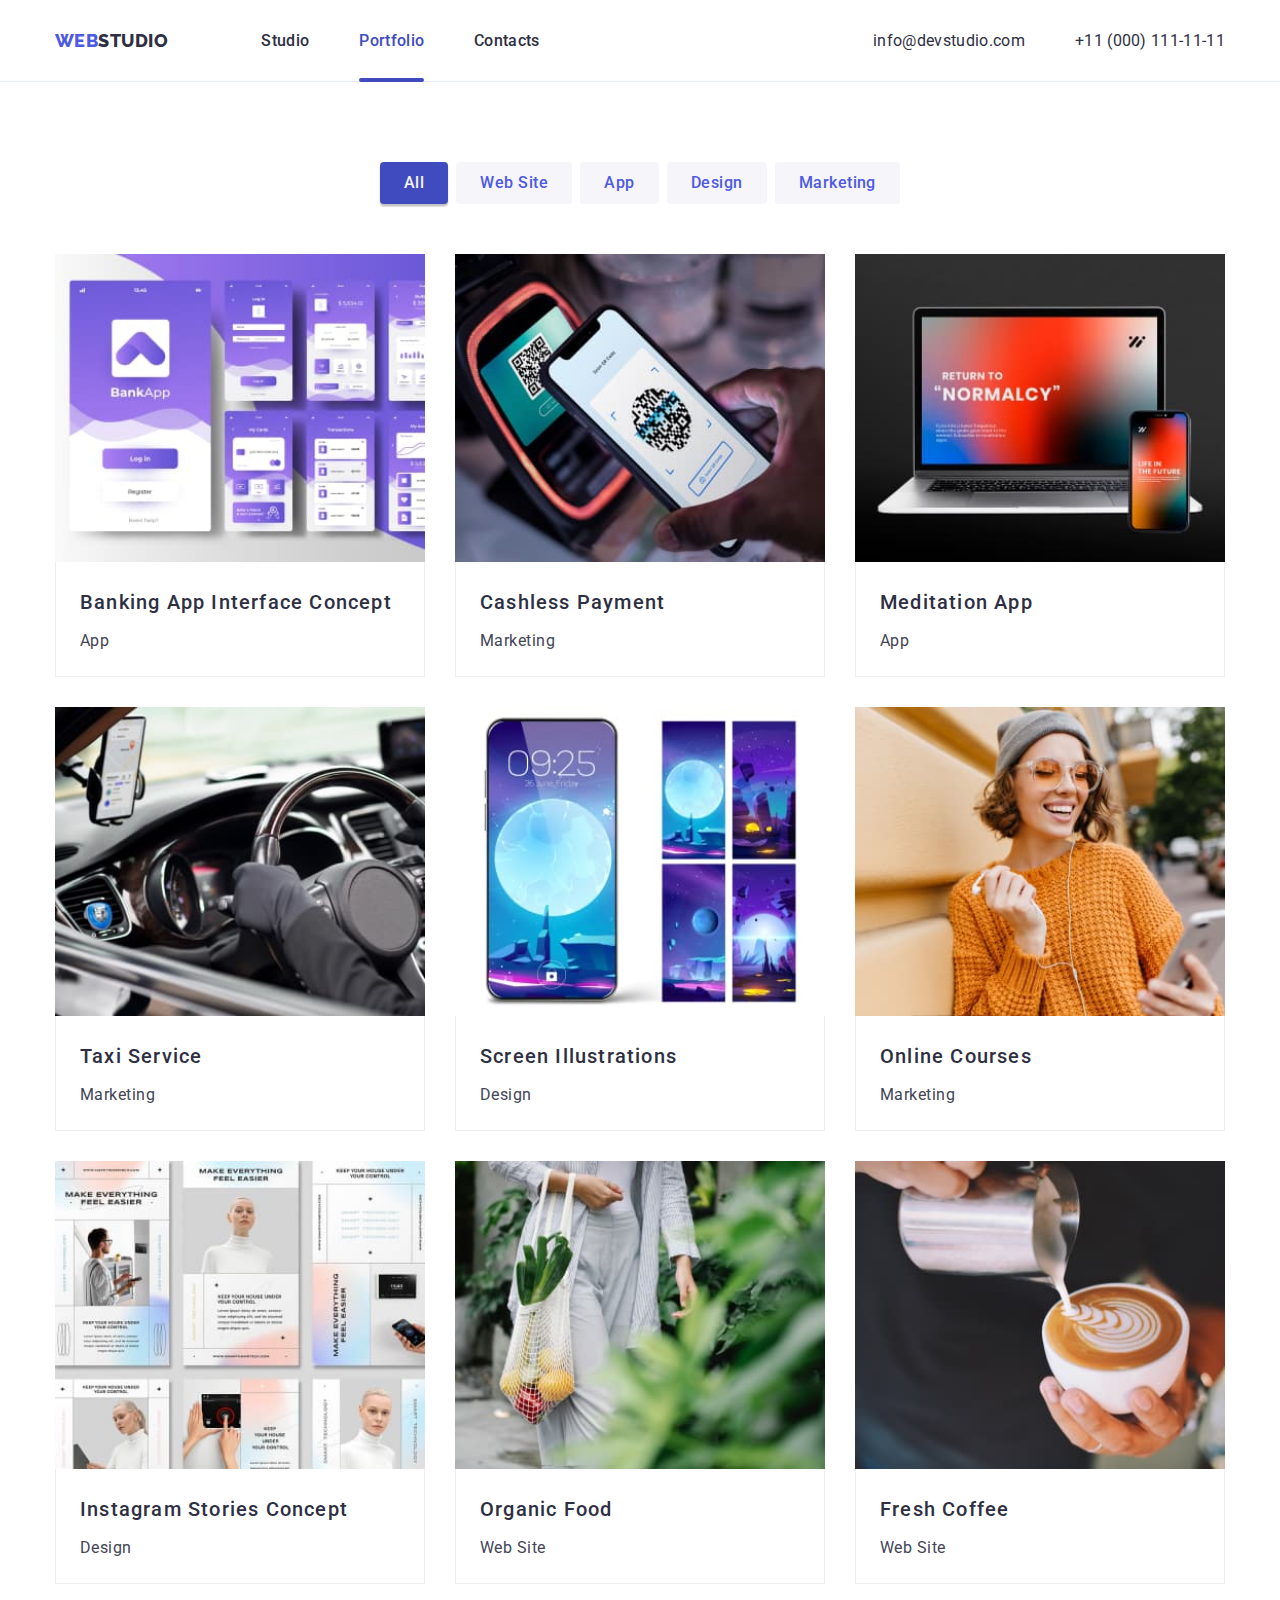
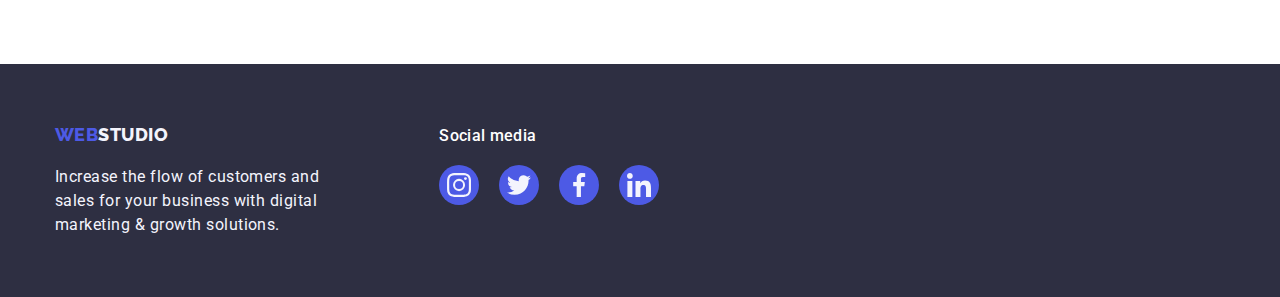
==== portfolio.html @ 99cbede5 "Initial commit" ====
<!DOCTYPE html>
<html lang="en">
  <head>
    <meta charset="UTF-8" />
    <meta name="viewport" content="width=device-width, initial-scale=1.0" />
    <title>Portfolio</title>
    <link rel="preconnect" href="https://fonts.googleapis.com " />
    <link rel="preconnect" href="https://fonts.gstatic.com " crossorigin />
    <link
      rel="stylesheet"
      href="https://cdnjs.cloudflare.com/ajax/libs/modern-normalize/2.0.0/modern-normalize.min.css"
    />
    <link rel="stylesheet" href="./css/styles.css" />
    <link
      href="https://fonts.googleapis.com/css2?family=Raleway:wght@800&family=Roboto:wght@400;500;700;900&display=swap"
      rel="stylesheet"
    />
  </head>
  <body>
    <!-- HEADER -->

    <header class="page-header">
      <div class="container menu">
        <nav class="navigation">
          <a class="logo-link" href="#"
            ><span class="logo">WEB</span><span class="studio">STUDIO</span></a
          >
          <ul class="nav-menu list">
            <li class="item">
              <a class="page link" href="./index.html">Studio</a>
            </li>
            <li class="item">
              <a class="page current link" href="./portfolio.html">Portfolio</a>
            </li>
            <li class="item">
              <a class="page link" href="#">Contacts</a>
            </li>
          </ul>
        </nav>
        <ul class="contacts-menu list">
          <li class="item">
            <a class="contact link" href="mailto:info@devstudio.com"
              >info@devstudio.com</a
            >
          </li>
          <li class="item">
            <a class="contact link" href="tel:+110001111111"
              >+11 (000) 111-11-11</a
            >
          </li>
        </ul>
      </div>
    </header>

    <!-- MAIN -->
    <main>
      <!-- Section 1 -->
      <section class="secton">
        <div class="container">
          <ul class="filters list">
            <li class="space">
              <button class="button filter current" type="button">All</button>
            </li>
            <li class="space">
              <button class="button filter" type="button">Web Site</button>
            </li>
            <li class="space">
              <button class="button filter" type="button">App</button>
            </li>
            <li class="space">
              <button class="button filter" type="button">Design</button>
            </li>
            <li class="space">
              <button class="button filter" type="button">Marketing</button>
            </li>
          </ul>
          <!-- Section 2 -->
          <ul class="projects list">
            <li class="project-card">
              <a href="" class="project link">
                <div class="project-image">
                  <img
                    src="images/hw2-banking-app.jpg"
                    alt="Banking App Interface"
                    width="370"
                    height="300"
                    class="image"
                  />
                  <div class="overlay">
                    <p class="project-text">
                      14 Stylish and User-Friendly App Design Concepts · Task
                      Manager App · Calorie Tracker App · Exotic Fruit Ecommerce
                      App · Cloud Storage App
                    </p>
                  </div>
                </div>
                <div class="substrate">
                  <h2 class="name">Banking App Interface Concept</h2>
                  <p class="type">App</p>
                </div>
              </a>
            </li>
            <li class="project-card">
              <a href="" class="project link">
                <div class="project-image">
                  <img
                    src="images/hw2-cashless.jpg"
                    alt="Cellphone with QR Codes"
                    width="370"
                    height="300"
                    class="image"
                  />
                  <div class="overlay">
                    <p class="project-text">
                      14 Stylish and User-Friendly App Design Concepts · Task
                      Manager App · Calorie Tracker App · Exotic Fruit Ecommerce
                      App · Cloud Storage App
                    </p>
                  </div>
                </div>
                <div class="substrate">
                  <h2 class="name">Cashless Payment</h2>
                  <p class="type">Marketing</p>
                </div>
              </a>
            </li>
            <li class="project-card">
              <a href="" class="project link">
                <div class="project-image">
                  <img
                    src="images/hw2-meditation.jpg"
                    alt="Laptop and cellphone"
                    width="370"
                    height="300"
                    class="image"
                  />
                  <div class="overlay">
                    <p class="project-text">
                      14 Stylish and User-Friendly App Design Concepts · Task
                      Manager App · Calorie Tracker App · Exotic Fruit Ecommerce
                      App · Cloud Storage App
                    </p>
                  </div>
                </div>
                <div class="substrate">
                  <h2 class="name">Meditation App</h2>
                  <p class="type">App</p>
                </div>
              </a>
            </li>
            <li class="project-card">
              <a href="" class="project link">
                <div class="project-image">
                  <img
                    src="images/hw2-taxi.jpg"
                    alt="Drive Wheel"
                    width="370"
                    height="300"
                    class="image"
                  />
                  <div class="overlay">
                    <p class="project-text">
                      14 Stylish and User-Friendly App Design Concepts · Task
                      Manager App · Calorie Tracker App · Exotic Fruit Ecommerce
                      App · Cloud Storage App
                    </p>
                  </div>
                </div>
                <div class="substrate">
                  <h2 class="name">Taxi Service</h2>
                  <p class="type">Marketing</p>
                </div>
              </a>
            </li>
            <li class="project-card">
              <a href="" class="project link">
                <div class="project-image">
                  <img
                    src="images/hw2-screen-illustrations.jpg"
                    alt="Cellphone Screen Illustrations"
                    width="370"
                    height="300"
                    class="image"
                  />
                  <div class="overlay">
                    <p class="project-text">
                      14 Stylish and User-Friendly App Design Concepts · Task
                      Manager App · Calorie Tracker App · Exotic Fruit Ecommerce
                      App · Cloud Storage App
                    </p>
                  </div>
                </div>
                <div class="substrate">
                  <h2 class="name">Screen Illustrations</h2>
                  <p class="type">Design</p>
                </div>
              </a>
            </li>
            <li class="project-card">
              <a href="" class="project link">
                <div class="project-image">
                  <img
                    src="images/hw2-online-courses.jpg"
                    alt="A girl wearing orange T-shrit"
                    width="370"
                    height="300"
                    class="image"
                  />
                  <div class="overlay">
                    <p class="project-text">
                      14 Stylish and User-Friendly App Design Concepts · Task
                      Manager App · Calorie Tracker App · Exotic Fruit Ecommerce
                      App · Cloud Storage App
                    </p>
                  </div>
                </div>
                <div class="substrate">
                  <h2 class="name">Online Courses</h2>
                  <p class="type">Marketing</p>
                </div>
              </a>
            </li>
            <li class="project-card">
              <a href="" class="project link">
                <div class="project-image">
                  <img
                    src="images/hw2-instagram-stories.jpg"
                    alt="Instagram stories"
                    width="370"
                    height="300"
                    class="image"
                  />
                  <div class="overlay">
                    <p class="project-text">
                      14 Stylish and User-Friendly App Design Concepts · Task
                      Manager App · Calorie Tracker App · Exotic Fruit Ecommerce
                      App · Cloud Storage App
                    </p>
                  </div>
                </div>
                <div class="substrate">
                  <h2 class="name">Instagram Stories Concept</h2>
                  <p class="type">Design</p>
                </div>
              </a>
            </li>
            <li class="project-card">
              <a href="" class="project link">
                <div class="project-image">
                  <img
                    src="images/hw2-organic-foods.jpg"
                    alt="Lady carrying a bag of foods"
                    width="370"
                    height="300"
                    class="image"
                  />
                  <div class="overlay">
                    <p class="project-text">
                      14 Stylish and User-Friendly App Design Concepts · Task
                      Manager App · Calorie Tracker App · Exotic Fruit Ecommerce
                      App · Cloud Storage App
                    </p>
                  </div>
                </div>
                <div class="substrate">
                  <h2 class="name">Organic Food</h2>
                  <p class="type">Web Site</p>
                </div>
              </a>
            </li>
            <li class="project-card">
              <a href="" class="project link">
                <div class="project-image">
                  <img
                    src="images/hw2-fresh-coffee.jpg"
                    alt="Coffee Art"
                    width="370"
                    height="300"
                    class="image"
                  />
                  <div class="overlay">
                    <p class="project-text">
                      14 Stylish and User-Friendly App Design Concepts · Task
                      Manager App · Calorie Tracker App · Exotic Fruit Ecommerce
                      App · Cloud Storage App
                    </p>
                  </div>
                </div>
                <div class="substrate">
                  <h2 class="name">Fresh Coffee</h2>
                  <p class="type">Web Site</p>
                </div>
              </a>
            </li>
          </ul>
        </div>
      </section>
    </main>

    <!-- Footer -->

    <footer class="page-footer">
      <div class="container">
        <div class="footer">
          <div class="footer-address">
            <a class="logo-link footer" href="#"
              ><span class="logo">WEB</span
              ><span class="studio-2">STUDIO</span></a
            >
            <p class="footer-description">
              Increase the flow of customers and <br />
              sales for your business with digital <br />
              marketing & growth solutions.
            </p>
          </div>
          <div class="footer-block">
            <b class="footer-heading">Social media</b>
            <ul class="social-footer list">
              <li class="icon-item">
                <a
                  class="link"
                  href="https://instagram.com"
                  target="_blank"
                  rel="noopener noreferrer"
                  aria-label="Link to Instagram"
                >
                  <svg class="icon" width="24" height="24">
                    <use href="./images/icons.svg#instagram"></use>
                  </svg>
                </a>
              </li>
              <li class="icon-item">
                <a
                  class="link"
                  href="https://twitter.com"
                  target="_blank"
                  rel="noopener noreferrer"
                  aria-label="Link to Twitter"
                >
                  <svg class="icon" width="24" height="24">
                    <use href="./images/icons.svg#twitter"></use>
                  </svg>
                </a>
              </li>
              <li class="icon-item">
                <a
                  class="link"
                  href="https://facebook.com"
                  target="_blank"
                  rel="noopener noreferrer"
                  aria-label="Link to Facebook"
                >
                  <svg class="icon" width="24" height="24">
                    <use href="./images/icons.svg#facebook"></use>
                  </svg>
                </a>
              </li>
              <li class="icon-item">
                <a
                  class="link"
                  href="https://linkedin.com"
                  target="_blank"
                  rel="noopener noreferrer"
                  aria-label="Link to LinkedIn"
                >
                  <svg class="icon" width="24" height="24">
                    <use href="./images/icons.svg#linkedin"></use>
                  </svg>
                </a>
              </li>
            </ul>
          </div>
        </div>
      </div>
    </footer>
  </body>
</html>
---- css/styles.css ----
:root {
  --iris: #4d5ae5;
  --ocean: #404bbf;
  --navy-blue: #2e2f42;
  --green: #31d0aa;
  --slate: #434455;
  --light-slate: #8e8f99;
  --cornflower: #e7e9fc;
  --cloud: #f4f4fd;
  --navy-blue-modal: #2e2f42;
  --grey: #2e2f42;
  --white: #ffffff;
  --dairy: #fcfcfc;
}

/* CSS RESET */
p,
h1,
h2,
h3,
h4,
h5,
h6 {
  margin: 0;
}

html {
  box-sizing: border-box;
}

*,
*::before,
*::after {
  box-sizing: inherit;
}

img {
  display: block;
  max-width: 100%;
  height: auto;
}

.link {
  text-decoration: none;
  color: inherit;
}

/* END OF CSS RESET */

body {
  font-family: "Roboto", sans-serif;
  color: var(--slate);
  font-size: 16px;
  letter-spacing: 0.03em;
  background-color: white;
}

/* General Styles */

.container {
  width: 1200px;
  padding: 0 15px;
  margin: 0 auto;
}

.section {
  padding: 120px 0;
}

.section.no-top-padding {
  padding-top: 0px;
}

.list {
  list-style: none;
  margin: 0;
  padding: 0;
}

.menu,
.navigation,
.nav-menu,
.contacts-menu {
  display: flex;
  align-items: center;
}

.nav-menu .page,
.contacts-menu .contact {
  text-decoration: none;
  color: var(--navy-blue);
  font-weight: 500;
  font-size: 16px;
  line-height: 1.14;
  letter-spacing: 0.02em;
  display: block;
  padding-top: 32px;
  padding-bottom: 31px;
  transition: color 250ms cubic-bezier(0.4, 0, 0.2, 1);
}

.contacts-menu .contact {
  font-weight: 400;
}

.benefits {
  display: flex;
  flex-wrap: wrap;
  margin-left: -30px;
  margin-top: -30px;
}

.benefits .title {
  color: var(--navyblue);
  font-size: 20px;
  font-weight: 500;
  line-height: 1.14;
  margin-bottom: 10px;
}

.benefits .item {
  flex-basis: calc(100% / 4 - 30px);
  margin-left: 30px;
  margin-top: 30px;
}

.benefits .description {
  color: var(--slate);
  line-height: 1.71;
  font-size: 16px;
  font-weight: 400;
}

.section-title {
  color: var(--navyblue);
  text-align: center;
  font-size: 36px;
  font-weight: 700;
  line-height: 1.17;
  margin-bottom: 50px;
}

.bg-team {
  background-color: var(--cloud);
}

.team .name,
.team .position {
  color: var(--navyblue);
  line-height: 1.19;
  text-align: center;
}

.team .name {
  font-size: 20px;
  font-weight: 500;
  margin-bottom: 10px;
  margin-top: 30px;
}

.team .position {
  color: var(--slate);
  font-size: 16px;
  font-weight: 400;
  margin-bottom: 10px;
}

/* End of General Styles */

/* Studio */

/* Header */

.page-header {
  border-bottom: 1px solid var(--cornflower);
}

.nav-menu {
  margin-left: 93px;
}

.contacts-menu {
  margin-left: auto;
}

.logo-link {
  font-size: 0;
  text-decoration: none;
}

.logo-link > span {
  font-size: 18px;
}

.logo,
.studio,
.studio-2 {
  display: inline-block;
  color: var(--iris);
  font-family: "Raleway", sans-serif;
  font-weight: 800;
  line-height: 1.2;
}

.studio {
  color: var(--navyblue, #2e2f42);
}

.nav-menu .page:hover,
.nav-menu .page:focus,
.nav-menu .page.current,
.contacts-menu .contact:hover,
.contacts-menu .contact:focus {
  color: var(--iris);
}

.nav-menu .page.current {
  position: relative;
  color: var(--ocean);
}

.nav-menu .page.current::after {
  content: "";
  position: absolute;
  left: 0;
  bottom: -1px;
  width: 100%;
  height: 4px;
  border-radius: 2px;
  border: 2px solid var(--ocean);
  background-color: var(--ocean);
}

.nav-menu .item:not(:last-child),
.contacts-menu .item:not(:last-child) {
  margin-right: 50px;
}

.nav-menu .item {
  font-size: 16px;
}

.hero {
  padding: 200px 0;
  text-align: center;
  margin: 0 auto;
  background: var(--navy-blue);
  background-image: url(../images/hero-bg.jpg),
    linear-gradient(rgba(25, 28, 38, 0.2), rgba(25, 28, 38, 0.2));
  background-repeat: no-repeat;
  background-position: center;
  background-size: cover;
  background-blend-mode: soft-light;
}

/* Section 1 */

.hero-title {
  color: var(--white);
  text-align: center;
  font-size: 56px;
  font-weight: 700;
  line-height: 1.36;
  letter-spacing: 0.06em;
  margin-bottom: 30px;
}

.button {
  border-color: transparent;
  font-family: inherit;
  letter-spacing: 0.03em;
  border-radius: 4px;
  font-size: 16px;
  cursor: pointer;
}

.button.primary {
  color: white;
  background: var(--iris);
  font-weight: 500;
  line-height: 1.87;
  letter-spacing: 0.06em;
  padding: 10px 32px;
  box-shadow: 0px 4px 4px 0px rgba(0, 0, 0, 0.15);
  transition: background 250ms cubic-bezier(0.4, 0, 0.2, 1);
}

.button.primary:hover,
.button.primary:focus {
  background: var(--ocean);
}

/* Advantages Section */
/* Section 2 */

.benefits .icon {
  height: 120px;
  border-radius: 4px;
  padding: 24px 100px;
  margin-bottom: 8px;
  border-radius: 4px;
  background-color: var(--cloud);

  display: flex;
  justify-content: center;
  align-items: center;

  color: var(--navy-blue);
}

.antenna,
.clock,
.diagram,
.astronaut {
  fill: currentColor;
}

/* Section 3 */

.what-we-do {
  display: flex;
  flex-wrap: wrap;
  margin-right: -30px;
  margin-left: -30px;
}

.what-we-do .item {
  width: calc(100% / 3 - 30px);
  margin-left: 30px;
  margin-top: 30px;
}

/* Section 4 */

.team {
  display: flex;
  flex-wrap: wrap;
  margin-top: 30px;
  margin-left: 30px;
}

.team .item {
  padding-bottom: 30px;
  margin-left: 30px;
  margin-top: 30px;
  background-color: white;
  flex-basis: calc(100% / 4 - 30px);
  border-radius: 0px 0px 4px 4px;
  box-shadow: 0px 1px 3px rgba(0, 0, 0, 0.12), 0px 1px 1px rgba(0, 0, 0, 0.14),
    0px 2px 1px rgba(0, 0, 0, 0.12);
}

.social-team {
  display: flex;
  justify-content: center;
  gap: 24px;
}

.icon-item .link {
  width: 40px;
  height: 40px;
  border-radius: 50%;

  display: flex;
  align-items: center;
  justify-content: center;

  color: var(--cloud);
  background-color: var(--iris);
  transition: background-color 250ms cubic-bezier(0.4, 0, 0.2, 1);
}

.icon-item .link:hover,
.icon-item .link:focus {
  background-color: var(--green);
}

.icon-item .link:active {
  background-color: var(--green);
}

.social-team .icon {
  fill: currentColor;
}

/* Customers Section */

.partners {
  display: flex;
  flex-wrap: wrap;
  margin-top: -30px;
  margin-left: -30px;
}

.partners .item {
  width: calc(100% / 6 - 30px);
  margin-top: 30px;
  margin-left: 30px;
}

.partners .link {
  width: 168px;
  height: 88px;
  border: 1px solid var(--light-slate);
  border-radius: 4px;
  display: inline-flex;
  justify-content: center;
  align-items: center;
  color: var(--light-slate);
  transition: border-color 250ms cubic-bezier(0.4, 0, 0.2, 1),
    color 250ms cubic-bezier(0.4, 0, 0.2, 1);
}

.partners .icon {
  width: 100px;
  height: 60px;
  fill: currentColor;
}

.partners .link:hover,
.partners .link:focus {
  border-color: var(--ocean);
  color: var(--ocean);
}

.partners .link:active {
  border-color: var(--green);
  color: var(--green);
}

/* Footer */

.page-footer {
  padding: 60px 0;
  background: var(--navy-blue);
}

.page-footer .studio-2 {
  color: var(--cloud);
}

.footer-description {
  color: var(--cloud);
  margin-top: 17.5px;
  font-size: 16px;
  font-weight: 400;
  line-height: 1.5;
}

.logo-link.footer {
  margin-bottom: 20px;
}

.footer-heading {
  color: var(--white);
  font-size: 16px;
  font-weight: 500;
  line-height: 1.5;
  letter-spacing: 0.02rem;
  margin-bottom: 20px;
}

.social-footer {
  display: flex;
  justify-content: flex-start;
  gap: 20px;
}

.icon-item .icon {
  fill: currentColor;
}

.footer {
  display: flex;
  flex-wrap: wrap;
}

.footer-address {
  margin-right: 120px;
}

.social-footer .icon-item {
  margin-top: 17.5px;
}

/* Portfolio */

/* Buttons */

.filters {
  display: flex;
  justify-content: center;
  margin-bottom: 50px;
  margin-top: 80px;
}

.filters .space + .space {
  margin-left: 8px;
}

.button.filter {
  color: var(--iris);
  background-color: #f5f5fa;
  font-weight: 500;
  line-height: 1.62;
  padding: 6px 22px;
  transition: background 250ms cubic-bezier(0.4, 0, 0.2, 1),
    color 250ms cubic-bezier(0.4, 0, 0.2, 1),
    box-shadow 250ms cubic-bezier(0.4, 0, 0.2, 1);
}

.button.filter:hover,
.button.filter:focus,
.button.filter.current {
  background: var(--ocean);
  color: var(--cloud);
  box-shadow: 0px 3px 1px rgba(0, 0, 0, 0.1), 0px 1px 2px rgba(0, 0, 0, 0.08),
    0px 2px 2px rgba(0, 0, 0, 0.12);
}

.projects {
  display: flex;
  flex-wrap: wrap;
  margin-left: -30px;
  margin-top: -30px;
  margin-bottom: 80px;
}

.substrate {
  background-color: white;
  padding: 20px 24px;
  border: 1px solid #eeeeee;
  border-top: 0;
}

.project .name {
  color: var(--navy-blue);
  font-size: 20px;
  font-weight: 500;
  line-height: 2;
  letter-spacing: 0.06em;
  margin-bottom: 4px;
}

.project .type {
  color: var(--slate);
  font-weight: 400;
  font-size: 16px;
  line-height: 1.87;
}

.project-card {
  flex-basis: calc(100% / 3 - 30px);
  margin-left: 30px;
  margin-top: 30px;
  transition: box-shadow 250ms cubic-bezier(0.4, 0, 0.2, 1);
}

.project-card:hover,
.project-card:focus {
  box-shadow: 0px 3px 1px rgba(0, 0, 0, 0.1), 0px 1px 2px rgba(0, 0, 0, 0.08),
    0px 2px 2px rgba(0, 0, 0, 0.12);
}

.project-image {
  position: relative;
  overflow: hidden;
}

.overlay {
  position: absolute;
  top: 0;
  height: 100%;
  width: 100%;
  padding: 40px 32px;
  font-size: 16px;
  font-weight: 400;
  color: var(--cloud);
  background-color: var(--iris);
  line-height: 1.5;
  letter-spacing: 0.03em;
  transform: translateY(101%);
  transition: transform 250ms cubic-bezier(0.4, 0, 0.2, 1);
}

.project-card:hover .overlay {
  transform: translateY(0);
}

/* Order Service Modal */

.backdrop {
  position: fixed;
  top: 0;
  left: 0;
  width: 100%;
  height: 100%;
  background-color: rgba(0, 0, 0, 0.2);
  opacity: 1;
  transition: opacity 250ms cubic-bezier(0.4, 0, 0.2, 1);
}

.modal {
  position: absolute;
  top: 50%;
  left: 50%;
  min-width: 408px;
  min-height: 584px;
  background-color: var(--dairy);
  border-radius: 4px;

  transform: translate(-50%, -50%) scale(1);
  transition: transform 250ms cubic-bezier(0.4, 0, 0.2, 1);
}

.backdrop.is-hidden .modal {
  transform: translate(-50%, -50%) scale(0);
}

.modal-close {
  position: absolute;
  top: 8px;
  right: 8px;
  padding: 0;
  display: flex;
  justify-content: center;
  align-items: center;
  width: 30px;
  height: 30px;

  background-color: var(--cornflower);
  color: var(--navy-blue);
  border: 1px solid rgba(0, 0, 0, 0.1);
  border-radius: 15px;
  cursor: pointer;

  transition: color 250ms cubic-bezier(0.4, 0, 0.2, 1),
    background-color 250ms cubic-bezier(0.4, 0, 0.2, 1);
}

.modal-icon {
  fill: currentColor;
}

.modal-close:hover,
.modal-close:focus {
  background-color: var(--ocean);
  color: var(--white);
}

.is-hidden {
  visibility: none;
  opacity: 0;
  pointer-events: none;
}
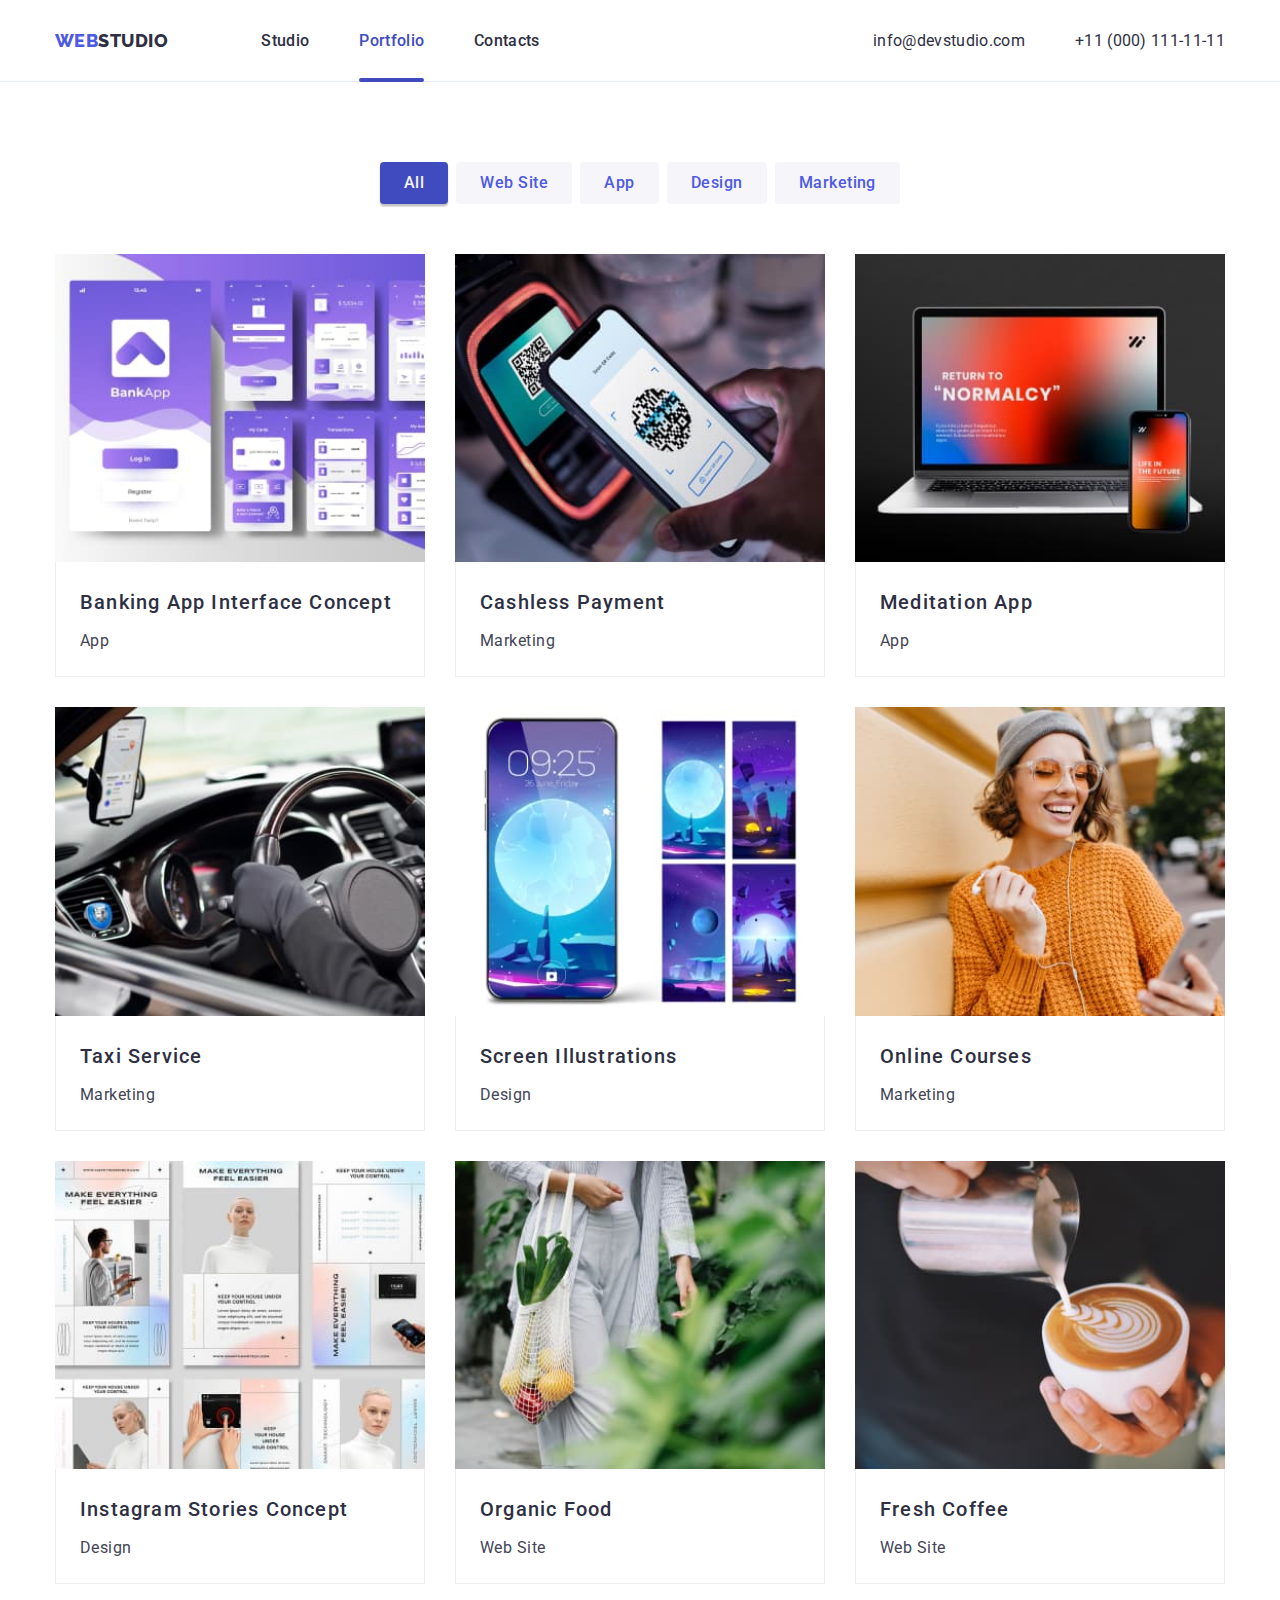
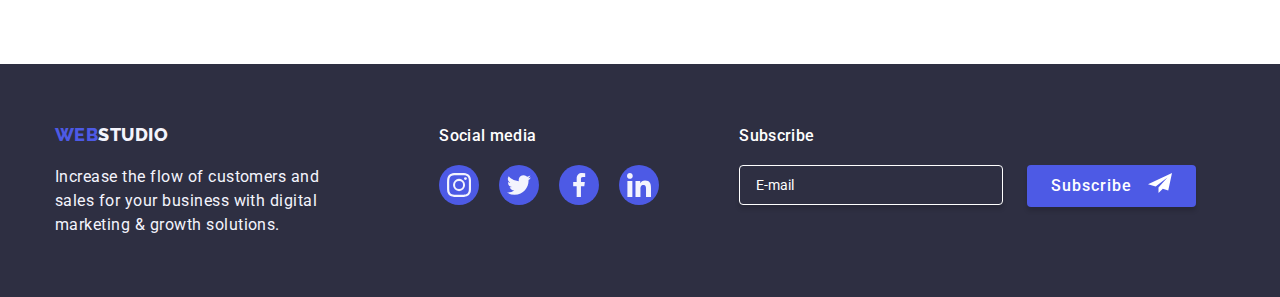
==== commit 55d337b2: "1st Mark Ups" ====
--- a/portfolio.html
+++ b/portfolio.html
@@ -313,7 +313,7 @@
               marketing & growth solutions.
             </p>
           </div>
-          <div class="footer-block">
+          <div class="footer-media">
             <b class="footer-heading">Social media</b>
             <ul class="social-footer list">
               <li class="icon-item">
@@ -370,6 +370,37 @@
               </li>
             </ul>
           </div>
+          <div class="footer-subscribe">
+            <b class="footer-heading">Subscribe</b>
+            <form
+              class="footer-form"
+              name="signupform"
+              autocomplete="on"
+              novalidate
+            >
+              <!-- <div class="footer-email"> -->
+              <label class="check" for="user_email">
+                <input
+                  class="user-email"
+                  type="email"
+                  name="email"
+                  id="user_email"
+                  placeholder="E-mail"
+                />
+              </label>
+              <!-- </div> -->
+              <div class="footer-newsletter">
+                <button class="button secondary" type="submit">
+                  Subscribe
+                  <a href="">
+                    <svg class="newsletter" width="24" height="24">
+                      <use href="./images/icons.svg#newsletter"></use>
+                    </svg>
+                  </a>
+                </button>
+              </div>
+            </form>
+          </div>
         </div>
       </div>
     </footer>
--- a/css/styles.css
+++ b/css/styles.css
@@ -372,11 +372,11 @@
 
 .icon-item .link:hover,
 .icon-item .link:focus {
-  background-color: var(--green);
+  background-color: var(--ocean);
 }
 
 .icon-item .link:active {
-  background-color: var(--green);
+  background-color: var(--ocean);
 }
 
 .social-team .icon {
@@ -466,6 +466,15 @@
   gap: 20px;
 }
 
+.social-footer .link:hover,
+.social-footer .link:focus {
+  background-color: var(--green);
+}
+
+.social-footer .link:active {
+  background-color: var(--green);
+}
+
 .icon-item .icon {
   fill: currentColor;
 }
@@ -479,8 +488,63 @@
   margin-right: 120px;
 }
 
+.footer-media {
+  margin-right: 80px;
+}
+
 .social-footer .icon-item {
   margin-top: 17.5px;
+}
+
+/* Subscribe */
+
+.footer-form {
+  display: flex;
+  /* flex-wrap: wrap; */
+  margin-top: 17.5px;
+}
+
+.button.secondary {
+  color: white;
+  background: var(--iris);
+  font-weight: 500;
+  line-height: 1.87;
+  letter-spacing: 0.06em;
+  padding: 0 22px;
+  box-shadow: 0px 4px 4px 0px rgba(0, 0, 0, 0.15);
+  transition: background 250ms cubic-bezier(0.4, 0, 0.2, 1);
+  margin-left: 24px;
+  gap: 16px;
+
+  display: flex;
+  align-items: center;
+  justify-content: center;
+}
+
+.button.secondary:hover,
+.button.secondary:focus {
+  background: var(--ocean);
+}
+
+.user-email {
+  width: 264px;
+  height: 40px;
+  font-size: 14px;
+  font-weight: 400;
+  background: var(--navy-blue);
+  border-radius: 4px;
+  border: 1px solid var(--white);
+  box-shadow: 0px 4px 4px 0px rgba(0, 0, 0, 0.15);
+  padding-left: 16px;
+}
+
+.user-email::placeholder {
+  color: var(--white);
+}
+
+.newsletter {
+  fill: var(--white);
+  margin-top: 4px;
 }
 
 /* Portfolio */
@@ -653,3 +717,99 @@
   opacity: 0;
   pointer-events: none;
 }
+
+/* Order Form */
+
+.order-form {
+  display: flex;
+  flex-direction: column;
+  text-align: center;
+  align-items: center;
+  margin-top: 72px;
+  /* margin: 72px 24px 0 24px;
+  max-width: 360px; */
+}
+
+.modal-group {
+  /* display: flex;
+  flex-direction: column;
+  align-items: center; */
+  border: none;
+}
+
+.group-title {
+  color: var(--navy-blue);
+  font-size: 16px;
+  font-weight: 500;
+  line-height: 1.14;
+  letter-spacing: 0.32px;
+  width: 100%;
+}
+
+.label {
+  display: flex;
+  flex-direction: column;
+  align-items: flex-start;
+  color: var(--light-slate);
+  font-size: 12px;
+  font-weight: 400;
+  letter-spacing: 0.48px;
+  margin-bottom: 4px;
+}
+
+.input {
+  width: 100%;
+  height: 40px;
+  border-radius: 4px;
+  border: 1px solid var(--navy-blue-modal);
+}
+
+.comment {
+  width: 100%;
+  height: 120px;
+  border-radius: 4px;
+  border: 1px solid var(--navy-blue-modal);
+}
+
+.order-icon:hover {
+  fill: var(--iris);
+}
+
+.comment-label {
+  display: flex;
+  flex-direction: column;
+  align-items: flex-start;
+  color: var(--light-slate);
+  font-size: 12px;
+  font-weight: 400;
+  letter-spacing: 0.48px;
+}
+
+.checkbox {
+  font-size: 12px;
+  font-weight: 400;
+  letter-spacing: 0.48px;
+  color: var(--light-slate);
+}
+
+.policy {
+  color: var(--iris);
+  text-decoration: underline;
+  line-height: 1.14;
+}
+
+.button.send {
+  color: white;
+  background: var(--iris);
+  font-weight: 500;
+  line-height: 1.87;
+  letter-spacing: 0.06em;
+  padding: 16px 32px;
+  box-shadow: 0px 4px 4px 0px rgba(0, 0, 0, 0.15);
+  transition: background 250ms cubic-bezier(0.4, 0, 0.2, 1);
+}
+
+.button.send:hover,
+.button.send:focus {
+  background: var(--ocean);
+}
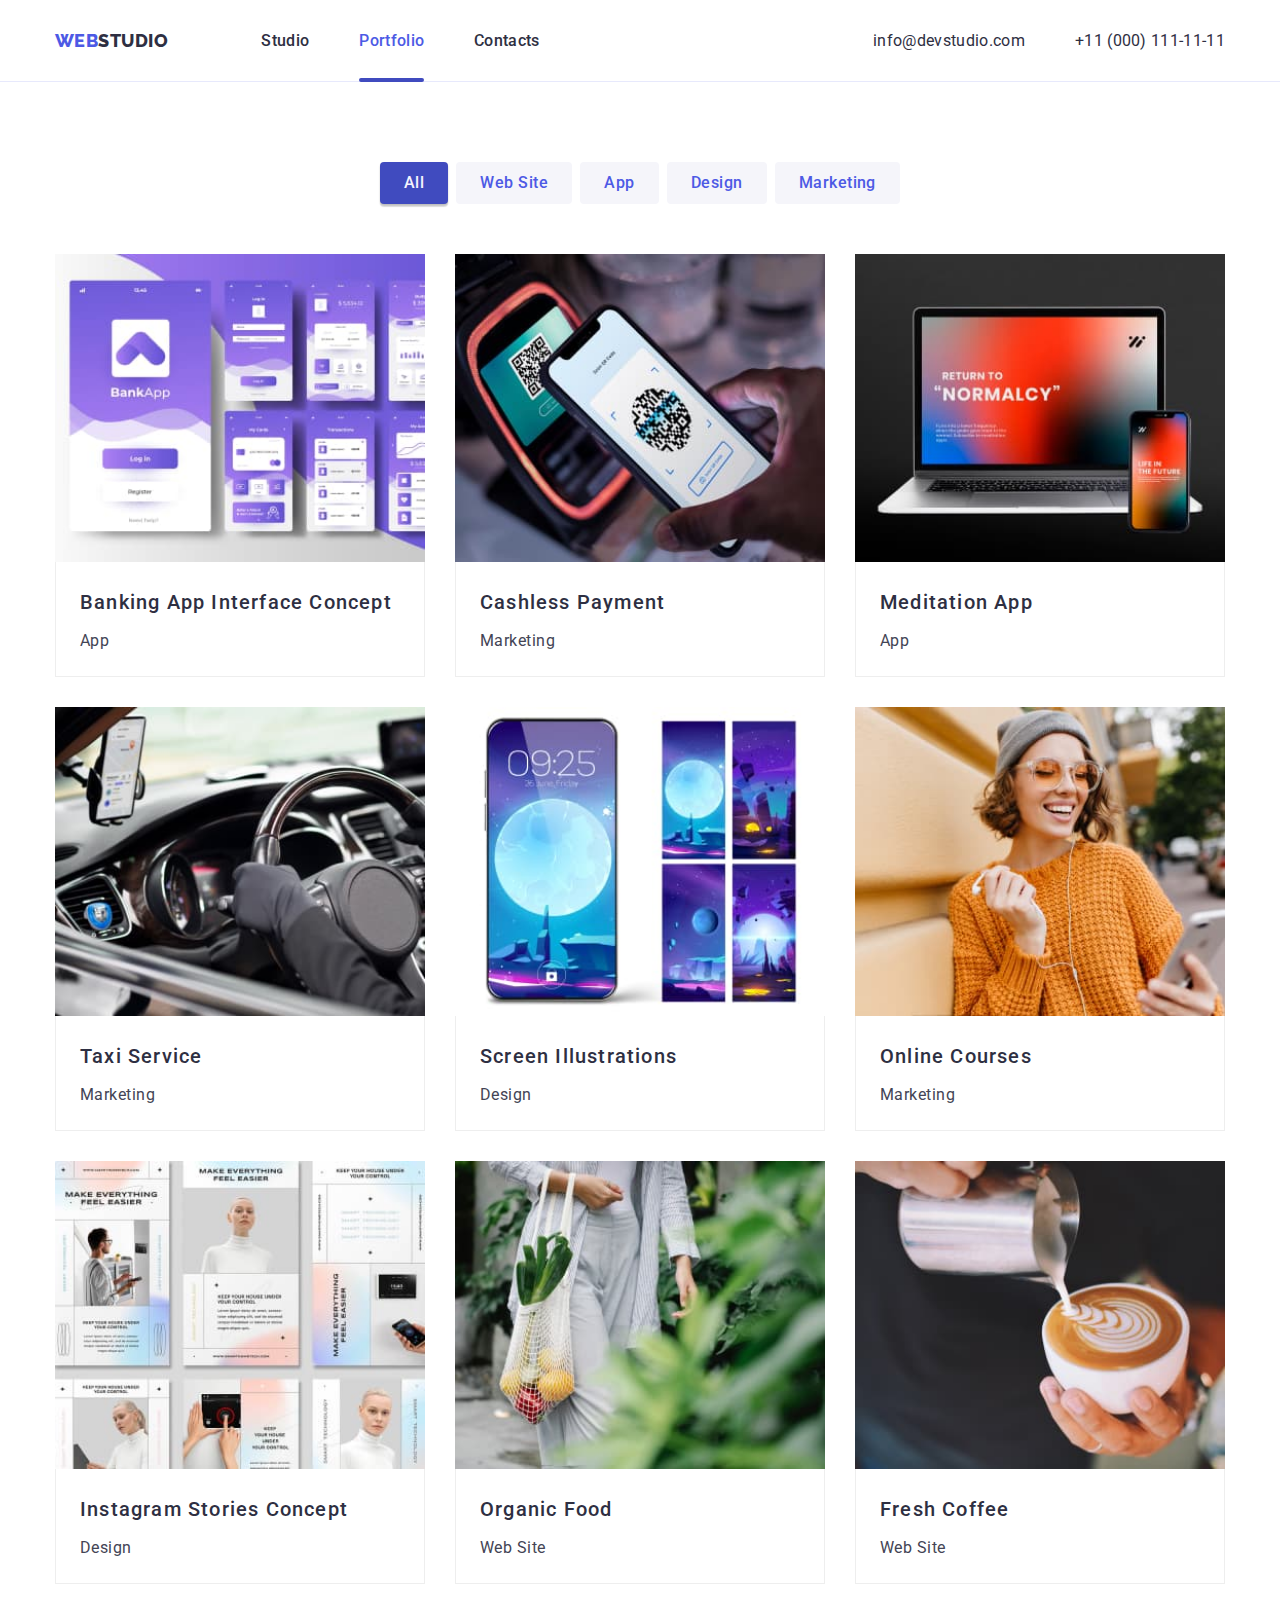
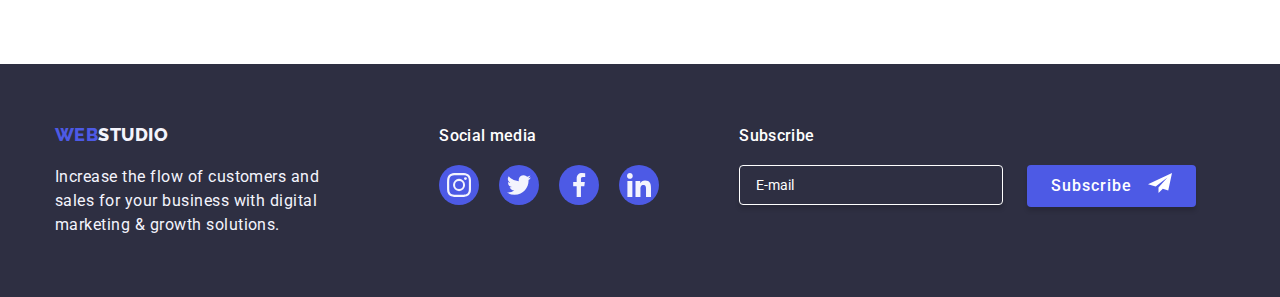
==== commit b2a4178e: "final edition" ====
--- a/portfolio.html
+++ b/portfolio.html
@@ -22,7 +22,7 @@
     <header class="page-header">
       <div class="container menu">
         <nav class="navigation">
-          <a class="logo-link" href="#"
+          <a class="logo-link" href="./index.html"
             ><span class="logo">WEB</span><span class="studio">STUDIO</span></a
           >
           <ul class="nav-menu list">
@@ -303,7 +303,7 @@
       <div class="container">
         <div class="footer">
           <div class="footer-address">
-            <a class="logo-link footer" href="#"
+            <a class="logo-link footer" href="./index.html"
               ><span class="logo">WEB</span
               ><span class="studio-2">STUDIO</span></a
             >
@@ -372,19 +372,12 @@
           </div>
           <div class="footer-subscribe">
             <b class="footer-heading">Subscribe</b>
-            <form
-              class="footer-form"
-              name="signupform"
-              autocomplete="on"
-              novalidate
-            >
-              <!-- <div class="footer-email"> -->
-              <label class="check" for="user_email">
+            <form class="footer-form" name="signupform">
+              <label class="check">
                 <input
                   class="user-email"
                   type="email"
                   name="email"
-                  id="user_email"
                   placeholder="E-mail"
                 />
               </label>
--- a/css/styles.css
+++ b/css/styles.css
@@ -63,6 +63,19 @@
   margin: 0 auto;
 }
 
+.hide {
+  position: absolute;
+  width: 1px;
+  height: 1px;
+  margin: -1px;
+  border: 0;
+  padding: 0;
+  white-space: nowrap;
+  clip-path: inset(100%);
+  clip: rect(0 0 0 0);
+  overflow: hidden;
+}
+
 .section {
   padding: 120px 0;
 }
@@ -214,9 +227,8 @@
   color: var(--iris);
 }
 
-.nav-menu .page.current {
+.nav-menu .page {
   position: relative;
-  color: var(--ocean);
 }
 
 .nav-menu .page.current::after {
@@ -231,6 +243,25 @@
   background-color: var(--ocean);
 }
 
+.page:after {
+  width: 0;
+  transition: width 250ms ease-in-out, background-color 250ms ease-in-out;
+  content: "";
+  position: absolute;
+  left: 0;
+  bottom: -1px;
+  height: 4px;
+  border-radius: 2px;
+}
+
+.page:hover::after,
+.page:focus::after {
+  width: 100%;
+  border-radius: 2px;
+  border: 2px solid var(--ocean);
+  background-color: var(--ocean);
+}
+
 .nav-menu .item:not(:last-child),
 .contacts-menu .item:not(:last-child) {
   margin-right: 50px;
@@ -245,12 +276,15 @@
   text-align: center;
   margin: 0 auto;
   background: var(--navy-blue);
-  background-image: url(../images/hero-bg.jpg),
-    linear-gradient(rgba(25, 28, 38, 0.2), rgba(25, 28, 38, 0.2));
+  background-image: linear-gradient(
+      to right,
+      rgba(46, 47, 66, 0.7),
+      rgba(46, 47, 66, 0.7)
+    ),
+    url(../images/hero-bg-png.png);
   background-repeat: no-repeat;
   background-position: center;
   background-size: cover;
-  background-blend-mode: soft-light;
 }
 
 /* Section 1 */
@@ -529,6 +563,7 @@
 .user-email {
   width: 264px;
   height: 40px;
+  color: var(--white);
   font-size: 14px;
   font-weight: 400;
   background: var(--navy-blue);
@@ -536,6 +571,7 @@
   border: 1px solid var(--white);
   box-shadow: 0px 4px 4px 0px rgba(0, 0, 0, 0.15);
   padding-left: 16px;
+  outline: none;
 }
 
 .user-email::placeholder {
@@ -672,6 +708,7 @@
   min-height: 584px;
   background-color: var(--dairy);
   border-radius: 4px;
+  padding: 72px 24px 24px;
 
   transform: translate(-50%, -50%) scale(1);
   transition: transform 250ms cubic-bezier(0.4, 0, 0.2, 1);
@@ -683,14 +720,14 @@
 
 .modal-close {
   position: absolute;
-  top: 8px;
-  right: 8px;
+  top: 24px;
+  right: 24px;
   padding: 0;
   display: flex;
   justify-content: center;
   align-items: center;
-  width: 30px;
-  height: 30px;
+  width: 24px;
+  height: 24px;
 
   background-color: var(--cornflower);
   color: var(--navy-blue);
@@ -718,98 +755,143 @@
   pointer-events: none;
 }
 
+.form-title {
+  color: var(--navy-blue);
+  font-size: 16px;
+  font-weight: 500;
+  line-height: 1.17;
+  letter-spacing: 0.32px;
+  text-align: center;
+  margin-bottom: 32px;
+}
+
 /* Order Form */
 
-.order-form {
-  display: flex;
-  flex-direction: column;
-  text-align: center;
-  align-items: center;
-  margin-top: 72px;
-  /* margin: 72px 24px 0 24px;
-  max-width: 360px; */
-}
-
-.modal-group {
-  /* display: flex;
-  flex-direction: column;
-  align-items: center; */
-  border: none;
-}
-
-.group-title {
-  color: var(--navy-blue);
-  font-size: 16px;
-  font-weight: 500;
-  line-height: 1.14;
-  letter-spacing: 0.32px;
-  width: 100%;
-}
-
-.label {
-  display: flex;
-  flex-direction: column;
-  align-items: flex-start;
+.form-field {
+  display: block;
+  position: relative;
+}
+
+.form-label {
+  position: absolute;
   color: var(--light-slate);
   font-size: 12px;
   font-weight: 400;
+  line-height: 1.17;
   letter-spacing: 0.48px;
-  margin-bottom: 4px;
-}
-
-.input {
+  top: -20px;
+}
+
+.form-input,
+.form-textarea {
+  display: block;
   width: 100%;
-  height: 40px;
   border-radius: 4px;
-  border: 1px solid var(--navy-blue-modal);
-}
-
-.comment {
-  width: 100%;
-  height: 120px;
-  border-radius: 4px;
-  border: 1px solid var(--navy-blue-modal);
-}
-
-.order-icon:hover {
+  padding: 11px 16px 11px 38px;
+  font-size: 12px;
+  margin-bottom: 26px;
+  /* border: 1px solid var(--navy-blue-modal, rgba(46, 47, 66, 0.4)); */
+  border: 1px solid var(--navyblue-modal, rgba(46, 47, 66, 0.4));
+
+  line-height: 0.87;
+  letter-spacing: 0.01em;
+  color: var(--navy-blue-modal);
+
+  transition: border-color 250ms cubic-bezier(0.4, 0, 0.2, 1);
+}
+
+.form-textarea {
+  resize: none;
+  padding-left: 16px;
+}
+
+/* .form-textarea::placeholder {
+  color: var(--navy-blue-modal), rgba(46, 47, 66, 0.4);
+  font-size: 12px;
+} */
+
+.form-input:hover,
+.form-input:focus,
+.form-textarea:hover,
+.form-textarea:focus {
+  outline: none;
+  border-color: var(--iris);
+}
+
+.form-icon {
+  position: absolute;
+  left: 12px;
+  top: 50%;
+  transform: translateY(-50%);
+  fill: var(--navy-blue);
+  transition: fill 250ms cubic-bezier(0.4, 0, 0.2, 1);
+}
+
+.form-input:hover + .form-icon,
+.form-input:focus + .form-icon {
   fill: var(--iris);
 }
 
-.comment-label {
-  display: flex;
-  flex-direction: column;
-  align-items: flex-start;
-  color: var(--light-slate);
+.form-terms {
+  display: flex;
+  /* justify-content: center; */
+  align-items: center;
+  margin-bottom: 24px;
+}
+
+.form-checkbox {
   font-size: 12px;
   font-weight: 400;
-  letter-spacing: 0.48px;
-}
-
-.checkbox {
-  font-size: 12px;
-  font-weight: 400;
+  line-height: 1.17;
   letter-spacing: 0.48px;
   color: var(--light-slate);
 }
 
+.terms-icon {
+  fill: none;
+  /* border: 1px solid var(--navy-blue-modal, rgba(46, 47, 66, 0.4)); */
+  border: 1px solid var(--navyblue-modal, rgba(46, 47, 66, 0.4));
+  border-radius: 2px;
+  margin-right: 7px;
+  transition: border-color 250ms cubic-bezier(0.4, 0, 0.2, 1),
+    background-color 250ms cubic-bezier(0.4, 0, 0.2, 1),
+    fill 250ms cubic-bezier(0.4, 0, 0.2, 1);
+}
+
+.form-checkbox:checked + .terms-icon {
+  background-color: var(--ocean);
+  border-color: var(--ocean);
+  fill: var(--cloud);
+}
+
+.agreement {
+  font-size: 12px;
+  color: var(--light-slate);
+  font-weight: 400;
+  letter-spacing: 0.48px;
+  line-height: 1.17;
+}
+
 .policy {
   color: var(--iris);
-  text-decoration: underline;
-  line-height: 1.14;
-}
-
-.button.send {
+}
+
+.button.form-button {
+  display: flex;
+  border-radius: 4px;
+  margin: auto;
   color: white;
   background: var(--iris);
+  font-size: 16px;
   font-weight: 500;
   line-height: 1.87;
   letter-spacing: 0.06em;
-  padding: 16px 32px;
+  padding: 16px 64px;
   box-shadow: 0px 4px 4px 0px rgba(0, 0, 0, 0.15);
   transition: background 250ms cubic-bezier(0.4, 0, 0.2, 1);
 }
 
-.button.send:hover,
-.button.send:focus {
+.button.form-button:hover,
+.button.form-button:focus {
   background: var(--ocean);
 }
